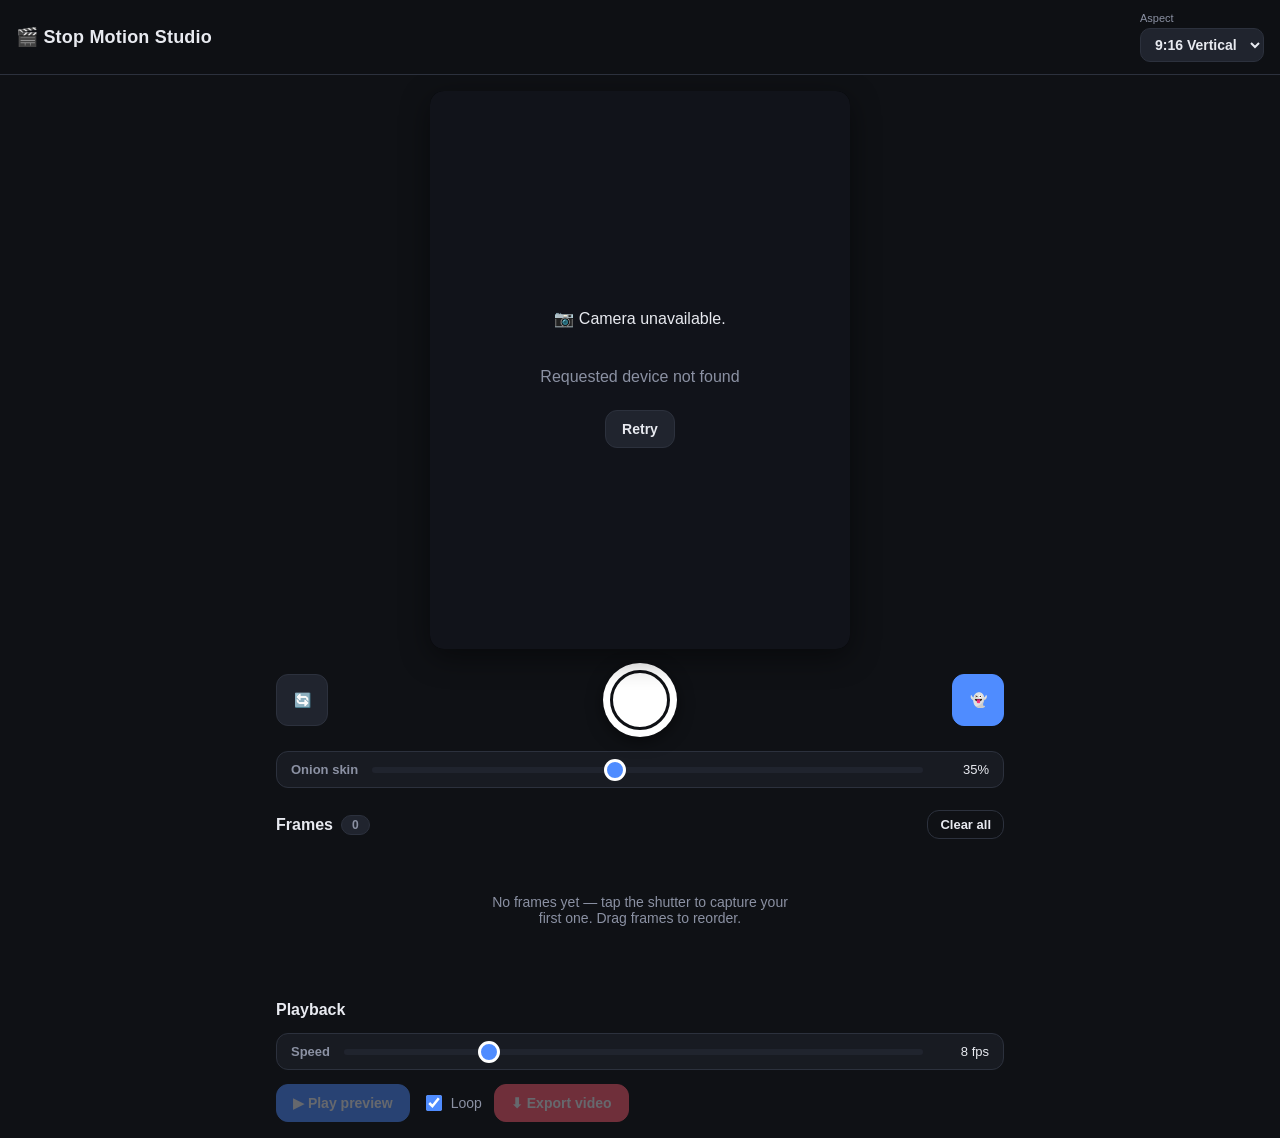
==== index.html @ b92d35a6 "Add Stop Motion Studio web app A browser-based stop motion camera (no build step, vanilla JS modules" ====
<!DOCTYPE html>
<html lang="en">
<head>
  <meta charset="UTF-8" />
  <meta name="viewport" content="width=device-width, initial-scale=1, viewport-fit=cover, maximum-scale=1, user-scalable=no" />
  <meta name="theme-color" content="#0f1115" />
  <title>Stop Motion Studio</title>
  <link rel="stylesheet" href="styles.css" />
</head>
<body>
  <header class="topbar">
    <h1 class="brand">🎬 Stop&nbsp;Motion&nbsp;Studio</h1>
    <div class="topbar-controls">
      <label class="field">
        <span>Aspect</span>
        <select id="aspectSelect" title="Aspect ratio">
          <option value="1:1">1:1 Square</option>
          <option value="4:5">4:5 Portrait</option>
          <option value="9:16" selected>9:16 Vertical</option>
          <option value="16:9">16:9 Wide</option>
          <option value="4:3">4:3 Classic</option>
          <option value="3:4">3:4 Tall</option>
        </select>
      </label>
    </div>
  </header>

  <main>
    <!-- CAMERA -->
    <section class="camera-section">
      <div id="stage" class="stage">
        <video id="video" playsinline autoplay muted></video>
        <img id="onion" class="onion" alt="" />
        <div id="cameraError" class="camera-error hidden">
          <p>📷 Camera unavailable.</p>
          <p class="muted" id="cameraErrorMsg"></p>
          <button id="retryCamera" class="btn">Retry</button>
        </div>
        <div id="flash" class="flash"></div>
      </div>

      <div class="camera-tools">
        <button id="flipBtn" class="btn icon-btn" title="Switch camera">🔄</button>

        <button id="captureBtn" class="capture-btn" title="Capture frame (Space)">
          <span class="capture-ring"></span>
        </button>

        <button id="onionToggle" class="btn icon-btn active" title="Toggle onion skin">👻</button>
      </div>

      <div class="onion-row">
        <label class="slider-label" for="onionOpacity">Onion skin</label>
        <input type="range" id="onionOpacity" min="0" max="80" value="35" />
        <span id="onionVal" class="slider-val">35%</span>
      </div>
    </section>

    <!-- FILMSTRIP -->
    <section class="filmstrip-section">
      <div class="section-head">
        <h2>Frames <span id="frameCount" class="pill">0</span></h2>
        <button id="clearAll" class="btn btn-ghost small">Clear all</button>
      </div>
      <div id="filmstrip" class="filmstrip">
        <p id="emptyHint" class="empty-hint">No frames yet — tap the shutter to capture your first one. Drag frames to reorder.</p>
      </div>
    </section>

    <!-- PLAYBACK / SPEED -->
    <section class="playback-section">
      <div class="section-head">
        <h2>Playback</h2>
      </div>
      <div class="speed-row">
        <label class="slider-label" for="fps">Speed</label>
        <input type="range" id="fps" min="1" max="30" value="8" />
        <span id="fpsVal" class="slider-val">8 fps</span>
      </div>
      <div class="playback-controls">
        <button id="playBtn" class="btn btn-primary">▶ Play preview</button>
        <label class="checkbox">
          <input type="checkbox" id="loopChk" checked /> Loop
        </label>
        <button id="exportBtn" class="btn btn-accent">⬇ Export video</button>
      </div>
    </section>
  </main>

  <!-- PLAYBACK MODAL -->
  <div id="playerModal" class="modal hidden">
    <div class="modal-card">
      <div class="modal-head">
        <h3>Preview</h3>
        <button class="btn btn-ghost close-btn" data-close="playerModal">✕</button>
      </div>
      <canvas id="playerCanvas" class="player-canvas"></canvas>
      <div class="modal-actions">
        <button id="playerToggle" class="btn btn-primary">⏸ Pause</button>
      </div>
    </div>
  </div>

  <!-- EDITOR MODAL -->
  <div id="editorModal" class="modal hidden">
    <div class="modal-card editor-card">
      <div class="modal-head">
        <h3>Edit frame</h3>
        <button class="btn btn-ghost close-btn" data-close="editorModal">✕</button>
      </div>
      <div id="editorStage" class="editor-stage">
        <canvas id="editorCanvas" class="editor-canvas"></canvas>
        <div id="cropBox" class="crop-box">
          <span class="handle nw" data-h="nw"></span>
          <span class="handle ne" data-h="ne"></span>
          <span class="handle sw" data-h="sw"></span>
          <span class="handle se" data-h="se"></span>
        </div>
      </div>
      <div class="editor-tools">
        <button id="rotLeft" class="btn">⟲ Rotate</button>
        <button id="rotRight" class="btn">⟳ Rotate</button>
        <button id="cropReset" class="btn btn-ghost">Reset crop</button>
      </div>
      <div class="modal-actions">
        <button id="editorCancel" class="btn btn-ghost" data-close="editorModal">Cancel</button>
        <button id="editorApply" class="btn btn-primary">Apply</button>
      </div>
    </div>
  </div>

  <!-- EXPORT PROGRESS -->
  <div id="exportModal" class="modal hidden">
    <div class="modal-card">
      <div class="modal-head">
        <h3>Exporting video</h3>
        <button class="btn btn-ghost close-btn" data-close="exportModal">✕</button>
      </div>
      <div class="export-body">
        <div class="progress"><div id="exportBar" class="progress-bar"></div></div>
        <p id="exportStatus" class="muted">Preparing…</p>
        <div id="exportResult" class="hidden">
          <video id="resultVideo" class="result-video" controls playsinline></video>
          <a id="downloadLink" class="btn btn-accent" download>⬇ Download video</a>
        </div>
      </div>
    </div>
  </div>

  <div id="toast" class="toast hidden"></div>

  <script type="module" src="js/app.js"></script>
</body>
</html>
---- styles.css ----
:root {
  --bg: #0f1115;
  --panel: #181b22;
  --panel-2: #20242e;
  --line: #2c313d;
  --text: #e8eaf0;
  --muted: #8b91a3;
  --primary: #4f8cff;
  --accent: #ff5d73;
  --accent-2: #ffb454;
  --radius: 14px;
  --shadow: 0 8px 30px rgba(0,0,0,.45);
}

* { box-sizing: border-box; -webkit-tap-highlight-color: transparent; }

html, body {
  margin: 0;
  background: var(--bg);
  color: var(--text);
  font-family: -apple-system, BlinkMacSystemFont, "Segoe UI", Roboto, Helvetica, Arial, sans-serif;
  overscroll-behavior: none;
}

body { padding-bottom: env(safe-area-inset-bottom); }

h1, h2, h3 { margin: 0; font-weight: 700; }

.muted { color: var(--muted); }
.hidden { display: none !important; }

/* ---------- Top bar ---------- */
.topbar {
  position: sticky;
  top: 0;
  z-index: 20;
  display: flex;
  align-items: center;
  justify-content: space-between;
  gap: 12px;
  padding: 12px 16px;
  padding-top: calc(12px + env(safe-area-inset-top));
  background: rgba(15,17,21,.85);
  backdrop-filter: blur(10px);
  border-bottom: 1px solid var(--line);
}
.brand { font-size: 18px; letter-spacing: .2px; }
.topbar-controls { display: flex; gap: 10px; }

.field { display: flex; flex-direction: column; gap: 4px; font-size: 11px; color: var(--muted); }
.field select {
  background: var(--panel-2);
  color: var(--text);
  border: 1px solid var(--line);
  border-radius: 10px;
  padding: 7px 10px;
  font-size: 14px;
  font-weight: 600;
}

main {
  max-width: 760px;
  margin: 0 auto;
  padding: 16px;
  display: flex;
  flex-direction: column;
  gap: 22px;
}

/* ---------- Camera ---------- */
.stage {
  position: relative;
  width: 100%;
  margin: 0 auto;
  background: #000;
  border-radius: var(--radius);
  overflow: hidden;
  box-shadow: var(--shadow);
  /* aspect ratio set via JS as --ar */
  aspect-ratio: var(--ar, 9 / 16);
  max-height: 62vh;
}
.stage video,
.onion {
  position: absolute;
  inset: 0;
  width: 100%;
  height: 100%;
  object-fit: cover;
}
.onion { pointer-events: none; opacity: 0; transition: opacity .1s linear; }

.camera-error {
  position: absolute;
  inset: 0;
  display: flex;
  flex-direction: column;
  align-items: center;
  justify-content: center;
  gap: 8px;
  text-align: center;
  padding: 20px;
  background: #11131a;
}

.flash {
  position: absolute;
  inset: 0;
  background: #fff;
  opacity: 0;
  pointer-events: none;
}
.flash.fire { animation: flash .28s ease-out; }
@keyframes flash { 0% { opacity: .9; } 100% { opacity: 0; } }

.camera-tools {
  display: grid;
  grid-template-columns: 1fr auto 1fr;
  align-items: center;
  justify-items: center;
  margin-top: 14px;
}
.camera-tools .icon-btn:first-child { justify-self: start; }
.camera-tools .icon-btn:last-child { justify-self: end; }

.capture-btn {
  width: 74px; height: 74px;
  border-radius: 50%;
  border: none;
  background: #fff;
  padding: 0;
  cursor: pointer;
  display: grid;
  place-items: center;
  box-shadow: 0 4px 16px rgba(0,0,0,.5);
  transition: transform .08s ease;
}
.capture-btn:active { transform: scale(.92); }
.capture-ring {
  width: 60px; height: 60px;
  border-radius: 50%;
  border: 3px solid #0f1115;
  display: block;
}

.icon-btn {
  width: 52px; height: 52px;
  border-radius: 50%;
  font-size: 20px;
  display: grid;
  place-items: center;
  padding: 0;
}
.icon-btn.active { background: var(--primary); border-color: var(--primary); }

.onion-row, .speed-row {
  display: grid;
  grid-template-columns: auto 1fr auto;
  align-items: center;
  gap: 12px;
  margin-top: 14px;
  background: var(--panel);
  border: 1px solid var(--line);
  border-radius: 12px;
  padding: 10px 14px;
}
.slider-label { font-size: 13px; color: var(--muted); font-weight: 600; }
.slider-val { font-size: 13px; font-variant-numeric: tabular-nums; min-width: 52px; text-align: right; }

input[type="range"] {
  -webkit-appearance: none;
  appearance: none;
  height: 6px;
  border-radius: 6px;
  background: var(--panel-2);
  outline: none;
}
input[type="range"]::-webkit-slider-thumb {
  -webkit-appearance: none;
  width: 22px; height: 22px;
  border-radius: 50%;
  background: var(--primary);
  border: 3px solid #fff;
  cursor: pointer;
}
input[type="range"]::-moz-range-thumb {
  width: 18px; height: 18px;
  border-radius: 50%;
  background: var(--primary);
  border: 3px solid #fff;
  cursor: pointer;
}

/* ---------- Buttons ---------- */
.btn {
  background: var(--panel-2);
  color: var(--text);
  border: 1px solid var(--line);
  border-radius: 12px;
  padding: 10px 16px;
  font-size: 14px;
  font-weight: 600;
  cursor: pointer;
  transition: background .15s ease, transform .08s ease, opacity .15s;
}
.btn:hover { background: #2a2f3b; }
.btn:active { transform: scale(.97); }
.btn:disabled { opacity: .4; cursor: not-allowed; }
.btn-primary { background: var(--primary); border-color: var(--primary); }
.btn-primary:hover { background: #3f7bff; }
.btn-accent { background: var(--accent); border-color: var(--accent); }
.btn-accent:hover { background: #ff4862; }
.btn-ghost { background: transparent; }
.btn.small { padding: 6px 12px; font-size: 13px; }

/* ---------- Sections ---------- */
.section-head {
  display: flex;
  align-items: center;
  justify-content: space-between;
  margin-bottom: 10px;
}
.section-head h2 { font-size: 16px; display: flex; align-items: center; gap: 8px; }
.pill {
  background: var(--panel-2);
  border: 1px solid var(--line);
  border-radius: 999px;
  padding: 2px 10px;
  font-size: 12px;
  font-weight: 700;
  color: var(--muted);
}

/* ---------- Filmstrip ---------- */
.filmstrip {
  display: flex;
  gap: 10px;
  overflow-x: auto;
  padding: 4px 2px 12px;
  min-height: 130px;
  scroll-snap-type: x proximity;
}
.empty-hint { color: var(--muted); font-size: 14px; margin: auto; text-align: center; max-width: 320px; }

.frame {
  position: relative;
  flex: 0 0 auto;
  width: 92px;
  border-radius: 10px;
  overflow: hidden;
  background: #000;
  border: 2px solid var(--line);
  scroll-snap-align: start;
  touch-action: pan-y;
  user-select: none;
}
.frame.dragging { opacity: .35; }
.frame.drop-target { border-color: var(--primary); }
.frame img { display: block; width: 100%; aspect-ratio: var(--ar, 9/16); object-fit: cover; }
.frame .index {
  position: absolute; top: 4px; left: 4px;
  background: rgba(0,0,0,.65);
  font-size: 11px; font-weight: 700;
  padding: 1px 7px; border-radius: 999px;
}
.frame-actions {
  display: flex; justify-content: space-around;
  background: var(--panel);
  padding: 4px 2px;
}
.frame-actions button {
  background: none; border: none; color: var(--text);
  font-size: 15px; cursor: pointer; padding: 3px 5px; border-radius: 6px; line-height: 1;
}
.frame-actions button:hover { background: var(--panel-2); }

/* ---------- Playback ---------- */
.playback-controls {
  display: flex;
  align-items: center;
  gap: 12px;
  flex-wrap: wrap;
  margin-top: 14px;
}
.checkbox { display: flex; align-items: center; gap: 6px; font-size: 14px; color: var(--muted); }
.checkbox input { width: 16px; height: 16px; accent-color: var(--primary); }

/* ---------- Modals ---------- */
.modal {
  position: fixed; inset: 0; z-index: 50;
  display: flex; align-items: center; justify-content: center;
  background: rgba(0,0,0,.7);
  backdrop-filter: blur(4px);
  padding: 16px;
}
.modal-card {
  background: var(--panel);
  border: 1px solid var(--line);
  border-radius: var(--radius);
  width: 100%;
  max-width: 520px;
  box-shadow: var(--shadow);
  display: flex;
  flex-direction: column;
  max-height: 92vh;
  overflow: hidden;
}
.modal-head {
  display: flex; align-items: center; justify-content: space-between;
  padding: 14px 16px;
  border-bottom: 1px solid var(--line);
}
.modal-head h3 { font-size: 16px; }
.close-btn { font-size: 16px; padding: 6px 10px; }
.modal-actions {
  display: flex; justify-content: flex-end; gap: 10px;
  padding: 14px 16px;
  border-top: 1px solid var(--line);
}

.player-canvas {
  width: 100%;
  background: #000;
  display: block;
  max-height: 70vh;
  object-fit: contain;
}

/* ---------- Editor ---------- */
.editor-card { max-width: 560px; }
.editor-stage {
  position: relative;
  background: #000;
  display: flex;
  align-items: center;
  justify-content: center;
  overflow: hidden;
  touch-action: none;
}
.editor-canvas { display: block; max-width: 100%; max-height: 64vh; }
.crop-box {
  position: absolute;
  border: 2px solid #fff;
  box-shadow: 0 0 0 9999px rgba(0,0,0,.45);
  cursor: move;
  touch-action: none;
}
.handle {
  position: absolute;
  width: 26px; height: 26px;
  background: var(--primary);
  border: 2px solid #fff;
  border-radius: 50%;
  touch-action: none;
}
.handle.nw { top: -13px; left: -13px; cursor: nwse-resize; }
.handle.ne { top: -13px; right: -13px; cursor: nesw-resize; }
.handle.sw { bottom: -13px; left: -13px; cursor: nesw-resize; }
.handle.se { bottom: -13px; right: -13px; cursor: nwse-resize; }
.editor-tools {
  display: flex; gap: 10px; flex-wrap: wrap;
  padding: 14px 16px 4px;
  justify-content: center;
}

/* ---------- Export ---------- */
.export-body { padding: 18px 16px; display: flex; flex-direction: column; gap: 14px; }
.progress {
  height: 10px;
  background: var(--panel-2);
  border-radius: 999px;
  overflow: hidden;
}
.progress-bar {
  height: 100%;
  width: 0;
  background: linear-gradient(90deg, var(--primary), var(--accent));
  transition: width .15s ease;
}
.result-video { width: 100%; border-radius: 10px; background: #000; margin-bottom: 12px; }
#exportResult { display: flex; flex-direction: column; }

/* ---------- Toast ---------- */
.toast {
  position: fixed;
  left: 50%;
  bottom: calc(24px + env(safe-area-inset-bottom));
  transform: translateX(-50%);
  background: var(--panel-2);
  border: 1px solid var(--line);
  color: var(--text);
  padding: 12px 18px;
  border-radius: 12px;
  font-size: 14px;
  z-index: 100;
  box-shadow: var(--shadow);
  animation: toastIn .2s ease;
}
@keyframes toastIn { from { opacity: 0; transform: translate(-50%, 10px); } to { opacity: 1; transform: translate(-50%, 0); } }

@media (min-width: 600px) {
  .stage { max-width: 420px; }
}
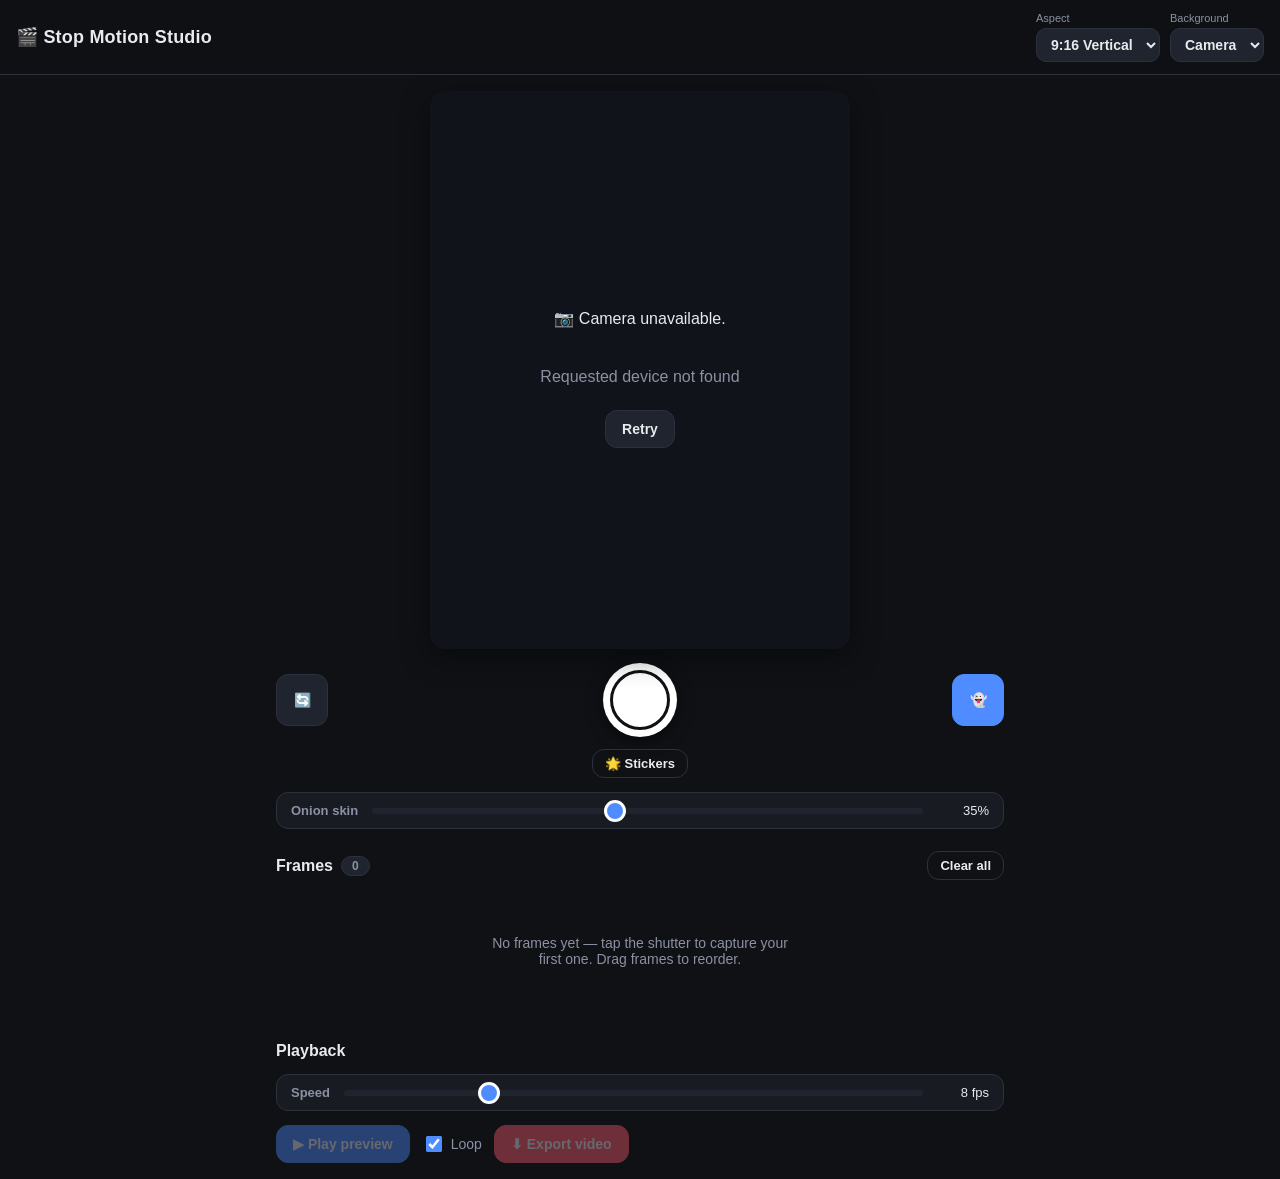
==== commit a60ecaa3: "Add sticker overlays and plain white/black backgrounds Adds a Background picker (Camera / White / Bl" ====
--- a/index.html
+++ b/index.html
@@ -22,15 +22,25 @@
           <option value="3:4">3:4 Tall</option>
         </select>
       </label>
+      <label class="field">
+        <span>Background</span>
+        <select id="bgSelect" title="Background">
+          <option value="camera" selected>Camera</option>
+          <option value="white">White</option>
+          <option value="black">Black</option>
+        </select>
+      </label>
     </div>
   </header>
 
   <main>
     <!-- CAMERA -->
     <section class="camera-section">
-      <div id="stage" class="stage">
+      <div id="stage" class="stage bg-camera">
+        <div id="backdrop" class="backdrop"></div>
         <video id="video" playsinline autoplay muted></video>
         <img id="onion" class="onion" alt="" />
+        <div id="stickerLayer" class="sticker-layer"></div>
         <div id="cameraError" class="camera-error hidden">
           <p>📷 Camera unavailable.</p>
           <p class="muted" id="cameraErrorMsg"></p>
@@ -48,6 +58,12 @@
 
         <button id="onionToggle" class="btn icon-btn active" title="Toggle onion skin">👻</button>
       </div>
+
+      <div class="sticker-bar">
+        <button id="stickerBtn" class="btn btn-ghost small" title="Add a sticker">🌟 Stickers</button>
+        <button id="clearStickersBtn" class="btn btn-ghost small hidden" title="Remove all stickers">Clear stickers</button>
+      </div>
+      <div id="stickerTray" class="sticker-tray hidden"></div>
 
       <div class="onion-row">
         <label class="slider-label" for="onionOpacity">Onion skin</label>
--- a/styles.css
+++ b/styles.css
@@ -398,6 +398,100 @@
 }
 @keyframes toastIn { from { opacity: 0; transform: translate(-50%, 10px); } to { opacity: 1; transform: translate(-50%, 0); } }
 
+/* ---------- Background modes ---------- */
+.backdrop {
+  position: absolute;
+  inset: 0;
+  background: transparent;
+}
+.stage.bg-white .backdrop { background: #fff; }
+.stage.bg-black .backdrop { background: #000; }
+/* Hide the live feed when a plain backdrop is selected. */
+.stage.bg-white video,
+.stage.bg-black video { visibility: hidden; }
+
+/* ---------- Stickers ---------- */
+.sticker-layer {
+  position: absolute;
+  inset: 0;
+  z-index: 5;
+  pointer-events: none;
+  overflow: hidden;
+}
+.sticker {
+  position: absolute;
+  pointer-events: auto;
+  touch-action: none;
+  user-select: none;
+  line-height: 1;
+}
+.sticker-emoji {
+  display: block;
+  line-height: 1;
+  cursor: grab;
+  touch-action: none;
+  user-select: none;
+  -webkit-user-select: none;
+  text-shadow: 0 1px 3px rgba(0, 0, 0, .35);
+}
+.sticker.selected { outline: 2px dashed rgba(79, 140, 255, .9); outline-offset: 4px; }
+
+.sticker-del,
+.sticker-handle {
+  position: absolute;
+  width: 24px; height: 24px;
+  display: none;
+  align-items: center;
+  justify-content: center;
+  border-radius: 50%;
+  border: 2px solid #fff;
+  font-size: 13px;
+  line-height: 1;
+  cursor: pointer;
+  touch-action: none;
+  box-shadow: 0 2px 6px rgba(0, 0, 0, .5);
+  padding: 0;
+}
+.sticker.selected .sticker-del,
+.sticker.selected .sticker-handle { display: flex; }
+
+.sticker-del { top: -12px; right: -12px; background: var(--accent); color: #fff; }
+.sticker-handle.rotate { top: -12px; left: -12px; background: var(--primary); color: #fff; cursor: grab; }
+.sticker-handle.resize { bottom: -12px; right: -12px; background: var(--accent-2); color: #1b1b1b; cursor: nwse-resize; }
+
+/* ---------- Sticker bar + tray ---------- */
+.sticker-bar {
+  display: flex;
+  justify-content: center;
+  gap: 10px;
+  margin-top: 12px;
+}
+.sticker-tray {
+  display: flex;
+  flex-wrap: wrap;
+  gap: 6px;
+  justify-content: center;
+  margin-top: 10px;
+  padding: 10px;
+  background: var(--panel);
+  border: 1px solid var(--line);
+  border-radius: 12px;
+}
+.sticker-pick {
+  width: 44px; height: 44px;
+  font-size: 24px;
+  line-height: 1;
+  background: var(--panel-2);
+  border: 1px solid var(--line);
+  border-radius: 10px;
+  cursor: pointer;
+  display: grid;
+  place-items: center;
+  transition: transform .08s ease, background .15s;
+}
+.sticker-pick:hover { background: #2a2f3b; }
+.sticker-pick:active { transform: scale(.9); }
+
 @media (min-width: 600px) {
   .stage { max-width: 420px; }
 }
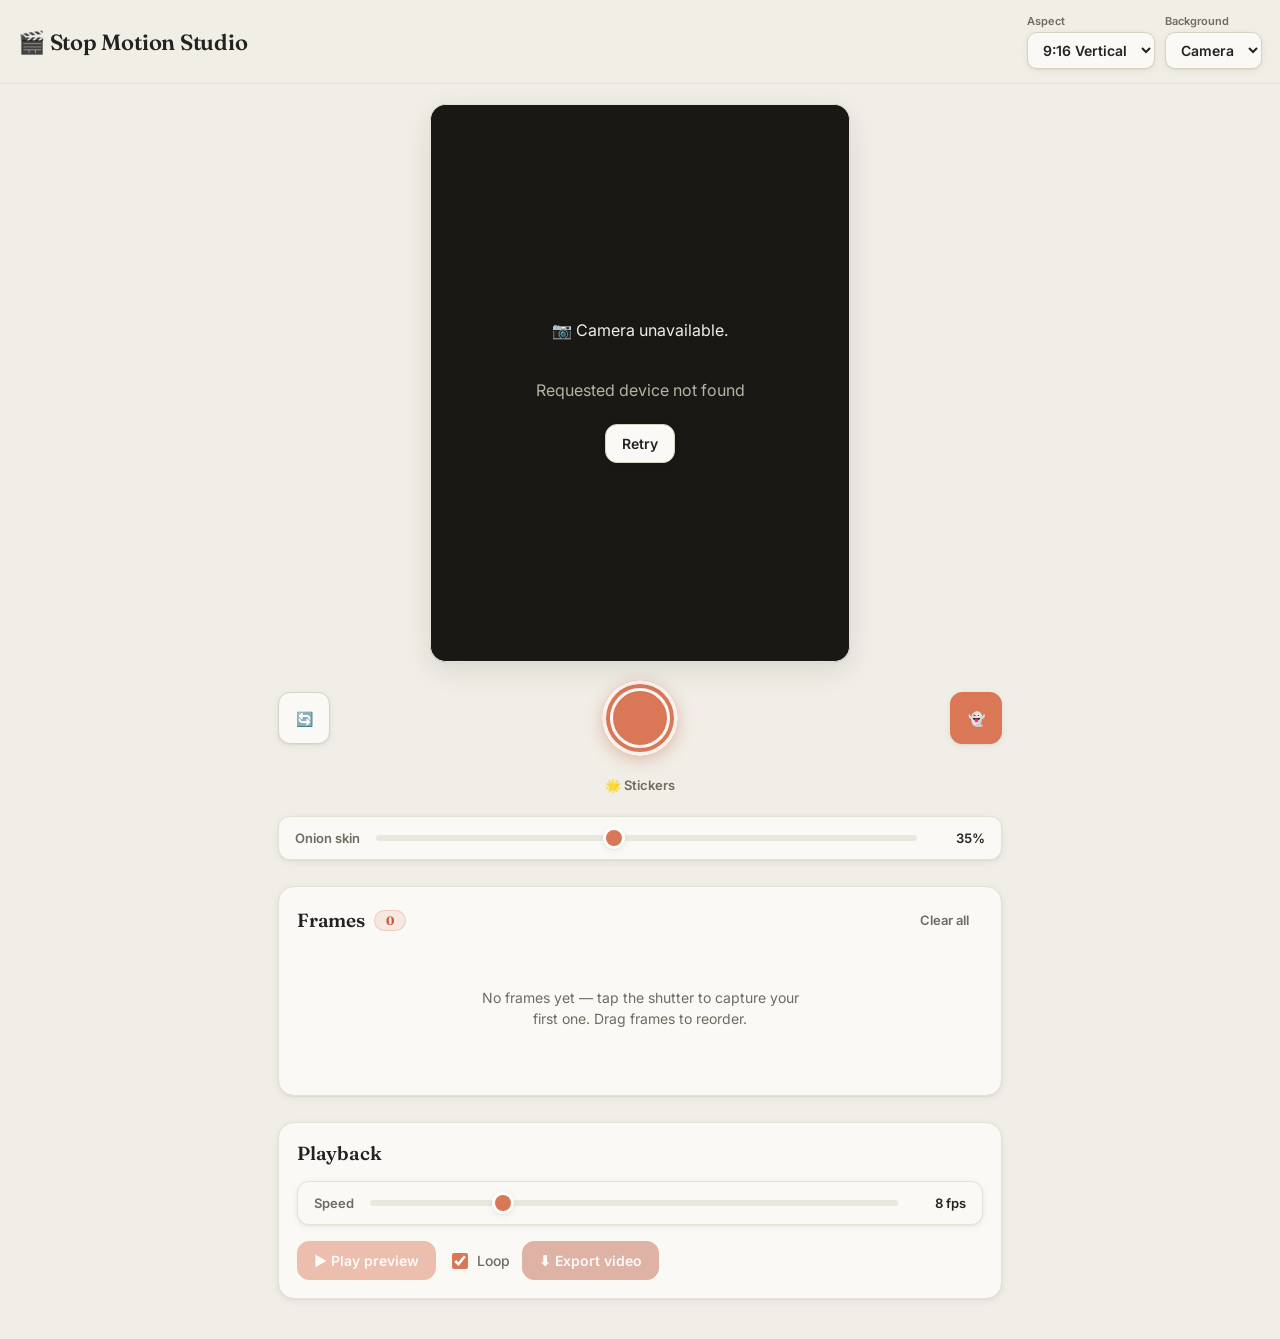
==== commit ad96ff19: "Rework UI with Claude design language Reskin the interface to Anthropic's design system: warm 'bone'" ====
--- a/index.html
+++ b/index.html
@@ -3,8 +3,11 @@
 <head>
   <meta charset="UTF-8" />
   <meta name="viewport" content="width=device-width, initial-scale=1, viewport-fit=cover, maximum-scale=1, user-scalable=no" />
-  <meta name="theme-color" content="#0f1115" />
+  <meta name="theme-color" content="#F0EEE6" />
   <title>Stop Motion Studio</title>
+  <link rel="preconnect" href="https://fonts.googleapis.com" />
+  <link rel="preconnect" href="https://fonts.gstatic.com" crossorigin />
+  <link href="https://fonts.googleapis.com/css2?family=Fraunces:opsz,wght@9..144,400;9..144,500;9..144,600;9..144,700&family=Inter:wght@400;500;600;700&display=swap" rel="stylesheet" />
   <link rel="stylesheet" href="styles.css" />
 </head>
 <body>
--- a/styles.css
+++ b/styles.css
@@ -1,15 +1,36 @@
+/* ============================================================
+   Stop Motion Studio — Claude design system
+   Warm "bone" paper background, clay-orange accent,
+   Fraunces serif display + Inter sans body.
+   ============================================================ */
 :root {
-  --bg: #0f1115;
-  --panel: #181b22;
-  --panel-2: #20242e;
-  --line: #2c313d;
-  --text: #e8eaf0;
-  --muted: #8b91a3;
-  --primary: #4f8cff;
-  --accent: #ff5d73;
-  --accent-2: #ffb454;
-  --radius: 14px;
-  --shadow: 0 8px 30px rgba(0,0,0,.45);
+  /* Surfaces */
+  --bg: #F0EEE6;          /* Anthropic "bone" / cream */
+  --panel: #FAF9F5;       /* card surface */
+  --panel-2: #F2F0E9;     /* recessed / input surface */
+  --panel-3: #EAE7DC;     /* hover / track */
+  --line: #E4E1D5;        /* warm hairline border */
+  --line-strong: #D6D2C4;
+
+  /* Ink */
+  --text: #232220;        /* warm near-black */
+  --muted: #6F6B61;       /* warm gray */
+  --faint: #9A958A;
+
+  /* Brand */
+  --primary: #D97757;     /* Claude clay / terracotta */
+  --primary-ink: #C25B3B; /* darker clay for hover */
+  --accent: #BD5D45;      /* deep rust */
+  --accent-2: #E0A33A;    /* warm ochre */
+  --on-primary: #FFFFFF;
+
+  --radius: 16px;
+  --radius-sm: 12px;
+  --shadow: 0 1px 2px rgba(40,33,22,.05), 0 8px 28px rgba(40,33,22,.10);
+  --shadow-sm: 0 1px 2px rgba(40,33,22,.06), 0 2px 8px rgba(40,33,22,.06);
+
+  --sans: "Inter", -apple-system, BlinkMacSystemFont, "Segoe UI", Roboto, Helvetica, Arial, sans-serif;
+  --serif: "Fraunces", Georgia, "Times New Roman", serif;
 }
 
 * { box-sizing: border-box; -webkit-tap-highlight-color: transparent; }
@@ -18,13 +39,15 @@
   margin: 0;
   background: var(--bg);
   color: var(--text);
-  font-family: -apple-system, BlinkMacSystemFont, "Segoe UI", Roboto, Helvetica, Arial, sans-serif;
+  font-family: var(--sans);
+  -webkit-font-smoothing: antialiased;
+  text-rendering: optimizeLegibility;
   overscroll-behavior: none;
 }
 
 body { padding-bottom: env(safe-area-inset-bottom); }
 
-h1, h2, h3 { margin: 0; font-weight: 700; }
+h1, h2, h3 { margin: 0; font-weight: 600; }
 
 .muted { color: var(--muted); }
 .hidden { display: none !important; }
@@ -38,33 +61,44 @@
   align-items: center;
   justify-content: space-between;
   gap: 12px;
-  padding: 12px 16px;
-  padding-top: calc(12px + env(safe-area-inset-top));
-  background: rgba(15,17,21,.85);
-  backdrop-filter: blur(10px);
+  padding: 14px 18px;
+  padding-top: calc(14px + env(safe-area-inset-top));
+  background: rgba(240,238,230,.82);
+  backdrop-filter: saturate(140%) blur(12px);
+  -webkit-backdrop-filter: saturate(140%) blur(12px);
   border-bottom: 1px solid var(--line);
 }
-.brand { font-size: 18px; letter-spacing: .2px; }
+.brand {
+  font-family: var(--serif);
+  font-size: 22px;
+  font-weight: 600;
+  letter-spacing: -.01em;
+  color: var(--text);
+}
 .topbar-controls { display: flex; gap: 10px; }
 
-.field { display: flex; flex-direction: column; gap: 4px; font-size: 11px; color: var(--muted); }
+.field { display: flex; flex-direction: column; gap: 4px; font-size: 11px; font-weight: 600; color: var(--muted); }
 .field select {
-  background: var(--panel-2);
+  background: var(--panel);
   color: var(--text);
-  border: 1px solid var(--line);
+  border: 1px solid var(--line-strong);
   border-radius: 10px;
-  padding: 7px 10px;
+  padding: 8px 11px;
   font-size: 14px;
   font-weight: 600;
-}
+  font-family: var(--sans);
+  box-shadow: var(--shadow-sm);
+  transition: border-color .15s ease, box-shadow .15s ease;
+}
+.field select:focus { outline: none; border-color: var(--primary); box-shadow: 0 0 0 3px rgba(217,119,87,.18); }
 
 main {
   max-width: 760px;
   margin: 0 auto;
-  padding: 16px;
+  padding: 20px 18px 40px;
   display: flex;
   flex-direction: column;
-  gap: 22px;
+  gap: 26px;
 }
 
 /* ---------- Camera ---------- */
@@ -72,11 +106,11 @@
   position: relative;
   width: 100%;
   margin: 0 auto;
-  background: #000;
+  background: #111;
   border-radius: var(--radius);
   overflow: hidden;
   box-shadow: var(--shadow);
-  /* aspect ratio set via JS as --ar */
+  border: 1px solid var(--line);
   aspect-ratio: var(--ar, 9 / 16);
   max-height: 62vh;
 }
@@ -100,8 +134,10 @@
   gap: 8px;
   text-align: center;
   padding: 20px;
-  background: #11131a;
-}
+  background: #1a1814;
+  color: #f0eee6;
+}
+.camera-error .muted { color: #b8b2a4; }
 
 .flash {
   position: absolute;
@@ -118,28 +154,29 @@
   grid-template-columns: 1fr auto 1fr;
   align-items: center;
   justify-items: center;
-  margin-top: 14px;
+  margin-top: 18px;
 }
 .camera-tools .icon-btn:first-child { justify-self: start; }
 .camera-tools .icon-btn:last-child { justify-self: end; }
 
 .capture-btn {
-  width: 74px; height: 74px;
+  width: 76px; height: 76px;
   border-radius: 50%;
   border: none;
-  background: #fff;
+  background: var(--primary);
   padding: 0;
   cursor: pointer;
   display: grid;
   place-items: center;
-  box-shadow: 0 4px 16px rgba(0,0,0,.5);
-  transition: transform .08s ease;
-}
+  box-shadow: 0 4px 16px rgba(189,93,69,.35), inset 0 0 0 4px rgba(255,255,255,.9);
+  transition: transform .08s ease, background .15s ease;
+}
+.capture-btn:hover { background: var(--primary-ink); }
 .capture-btn:active { transform: scale(.92); }
 .capture-ring {
   width: 60px; height: 60px;
   border-radius: 50%;
-  border: 3px solid #0f1115;
+  border: 3px solid rgba(255,255,255,.95);
   display: block;
 }
 
@@ -151,28 +188,34 @@
   place-items: center;
   padding: 0;
 }
-.icon-btn.active { background: var(--primary); border-color: var(--primary); }
+.icon-btn.active {
+  background: var(--primary);
+  border-color: var(--primary);
+  color: var(--on-primary);
+  box-shadow: var(--shadow-sm);
+}
 
 .onion-row, .speed-row {
   display: grid;
   grid-template-columns: auto 1fr auto;
   align-items: center;
-  gap: 12px;
-  margin-top: 14px;
+  gap: 14px;
+  margin-top: 16px;
   background: var(--panel);
   border: 1px solid var(--line);
-  border-radius: 12px;
-  padding: 10px 14px;
+  border-radius: var(--radius-sm);
+  padding: 13px 16px;
+  box-shadow: var(--shadow-sm);
 }
 .slider-label { font-size: 13px; color: var(--muted); font-weight: 600; }
-.slider-val { font-size: 13px; font-variant-numeric: tabular-nums; min-width: 52px; text-align: right; }
+.slider-val { font-size: 13px; font-weight: 600; color: var(--text); font-variant-numeric: tabular-nums; min-width: 52px; text-align: right; }
 
 input[type="range"] {
   -webkit-appearance: none;
   appearance: none;
   height: 6px;
   border-radius: 6px;
-  background: var(--panel-2);
+  background: var(--panel-3);
   outline: none;
 }
 input[type="range"]::-webkit-slider-thumb {
@@ -181,6 +224,7 @@
   border-radius: 50%;
   background: var(--primary);
   border: 3px solid #fff;
+  box-shadow: var(--shadow-sm);
   cursor: pointer;
 }
 input[type="range"]::-moz-range-thumb {
@@ -188,47 +232,67 @@
   border-radius: 50%;
   background: var(--primary);
   border: 3px solid #fff;
+  box-shadow: var(--shadow-sm);
   cursor: pointer;
 }
 
 /* ---------- Buttons ---------- */
 .btn {
-  background: var(--panel-2);
+  background: var(--panel);
   color: var(--text);
-  border: 1px solid var(--line);
-  border-radius: 12px;
+  border: 1px solid var(--line-strong);
+  border-radius: var(--radius-sm);
   padding: 10px 16px;
   font-size: 14px;
   font-weight: 600;
+  font-family: var(--sans);
   cursor: pointer;
-  transition: background .15s ease, transform .08s ease, opacity .15s;
-}
-.btn:hover { background: #2a2f3b; }
+  box-shadow: var(--shadow-sm);
+  transition: background .15s ease, border-color .15s ease, transform .08s ease, opacity .15s;
+}
+.btn:hover { background: var(--panel-2); border-color: var(--line-strong); }
 .btn:active { transform: scale(.97); }
-.btn:disabled { opacity: .4; cursor: not-allowed; }
-.btn-primary { background: var(--primary); border-color: var(--primary); }
-.btn-primary:hover { background: #3f7bff; }
-.btn-accent { background: var(--accent); border-color: var(--accent); }
-.btn-accent:hover { background: #ff4862; }
-.btn-ghost { background: transparent; }
-.btn.small { padding: 6px 12px; font-size: 13px; }
+.btn:disabled { opacity: .45; cursor: not-allowed; box-shadow: none; }
+.btn-primary { background: var(--primary); border-color: var(--primary); color: var(--on-primary); }
+.btn-primary:hover { background: var(--primary-ink); border-color: var(--primary-ink); }
+.btn-accent { background: var(--accent); border-color: var(--accent); color: var(--on-primary); }
+.btn-accent:hover { background: #a84f3a; border-color: #a84f3a; }
+.btn-ghost { background: transparent; border-color: transparent; box-shadow: none; color: var(--muted); }
+.btn-ghost:hover { background: var(--panel-2); color: var(--text); }
+.btn.small { padding: 6px 13px; font-size: 13px; }
 
 /* ---------- Sections ---------- */
+.filmstrip-section, .playback-section {
+  background: var(--panel);
+  border: 1px solid var(--line);
+  border-radius: var(--radius);
+  padding: 18px;
+  box-shadow: var(--shadow-sm);
+}
 .section-head {
   display: flex;
   align-items: center;
   justify-content: space-between;
-  margin-bottom: 10px;
-}
-.section-head h2 { font-size: 16px; display: flex; align-items: center; gap: 8px; }
+  margin-bottom: 12px;
+}
+.section-head h2 {
+  font-family: var(--serif);
+  font-size: 19px;
+  font-weight: 600;
+  letter-spacing: -.01em;
+  display: flex;
+  align-items: center;
+  gap: 9px;
+}
 .pill {
-  background: var(--panel-2);
-  border: 1px solid var(--line);
+  background: rgba(217,119,87,.12);
+  border: 1px solid rgba(217,119,87,.28);
   border-radius: 999px;
-  padding: 2px 10px;
+  padding: 2px 11px;
   font-size: 12px;
   font-weight: 700;
-  color: var(--muted);
+  color: var(--primary-ink);
+  font-variant-numeric: tabular-nums;
 }
 
 /* ---------- Filmstrip ---------- */
@@ -240,39 +304,42 @@
   min-height: 130px;
   scroll-snap-type: x proximity;
 }
-.empty-hint { color: var(--muted); font-size: 14px; margin: auto; text-align: center; max-width: 320px; }
+.empty-hint { color: var(--muted); font-size: 14px; margin: auto; text-align: center; max-width: 320px; line-height: 1.5; }
 
 .frame {
   position: relative;
   flex: 0 0 auto;
   width: 92px;
-  border-radius: 10px;
+  border-radius: var(--radius-sm);
   overflow: hidden;
-  background: #000;
-  border: 2px solid var(--line);
+  background: #fff;
+  border: 1px solid var(--line-strong);
+  box-shadow: var(--shadow-sm);
   scroll-snap-align: start;
   touch-action: pan-y;
   user-select: none;
 }
 .frame.dragging { opacity: .35; }
-.frame.drop-target { border-color: var(--primary); }
-.frame img { display: block; width: 100%; aspect-ratio: var(--ar, 9/16); object-fit: cover; }
+.frame.drop-target { border-color: var(--primary); box-shadow: 0 0 0 2px rgba(217,119,87,.35); }
+.frame img { display: block; width: 100%; aspect-ratio: var(--ar, 9/16); object-fit: cover; background: #111; }
 .frame .index {
-  position: absolute; top: 4px; left: 4px;
-  background: rgba(0,0,0,.65);
+  position: absolute; top: 5px; left: 5px;
+  background: rgba(35,34,32,.72);
+  color: #fff;
   font-size: 11px; font-weight: 700;
   padding: 1px 7px; border-radius: 999px;
 }
 .frame-actions {
   display: flex; justify-content: space-around;
-  background: var(--panel);
+  background: var(--panel-2);
+  border-top: 1px solid var(--line);
   padding: 4px 2px;
 }
 .frame-actions button {
-  background: none; border: none; color: var(--text);
+  background: none; border: none; color: var(--muted);
   font-size: 15px; cursor: pointer; padding: 3px 5px; border-radius: 6px; line-height: 1;
 }
-.frame-actions button:hover { background: var(--panel-2); }
+.frame-actions button:hover { background: var(--panel-3); color: var(--text); }
 
 /* ---------- Playback ---------- */
 .playback-controls {
@@ -280,17 +347,18 @@
   align-items: center;
   gap: 12px;
   flex-wrap: wrap;
-  margin-top: 14px;
-}
-.checkbox { display: flex; align-items: center; gap: 6px; font-size: 14px; color: var(--muted); }
+  margin-top: 16px;
+}
+.checkbox { display: flex; align-items: center; gap: 6px; font-size: 14px; font-weight: 500; color: var(--muted); }
 .checkbox input { width: 16px; height: 16px; accent-color: var(--primary); }
 
 /* ---------- Modals ---------- */
 .modal {
   position: fixed; inset: 0; z-index: 50;
   display: flex; align-items: center; justify-content: center;
-  background: rgba(0,0,0,.7);
-  backdrop-filter: blur(4px);
+  background: rgba(35,34,32,.45);
+  backdrop-filter: blur(5px);
+  -webkit-backdrop-filter: blur(5px);
   padding: 16px;
 }
 .modal-card {
@@ -299,7 +367,7 @@
   border-radius: var(--radius);
   width: 100%;
   max-width: 520px;
-  box-shadow: var(--shadow);
+  box-shadow: 0 12px 48px rgba(40,33,22,.28);
   display: flex;
   flex-direction: column;
   max-height: 92vh;
@@ -307,20 +375,20 @@
 }
 .modal-head {
   display: flex; align-items: center; justify-content: space-between;
-  padding: 14px 16px;
+  padding: 16px 18px;
   border-bottom: 1px solid var(--line);
 }
-.modal-head h3 { font-size: 16px; }
+.modal-head h3 { font-family: var(--serif); font-size: 18px; font-weight: 600; }
 .close-btn { font-size: 16px; padding: 6px 10px; }
 .modal-actions {
   display: flex; justify-content: flex-end; gap: 10px;
-  padding: 14px 16px;
+  padding: 16px 18px;
   border-top: 1px solid var(--line);
 }
 
 .player-canvas {
   width: 100%;
-  background: #000;
+  background: #111;
   display: block;
   max-height: 70vh;
   object-fit: contain;
@@ -330,7 +398,7 @@
 .editor-card { max-width: 560px; }
 .editor-stage {
   position: relative;
-  background: #000;
+  background: #111;
   display: flex;
   align-items: center;
   justify-content: center;
@@ -341,7 +409,7 @@
 .crop-box {
   position: absolute;
   border: 2px solid #fff;
-  box-shadow: 0 0 0 9999px rgba(0,0,0,.45);
+  box-shadow: 0 0 0 9999px rgba(0,0,0,.5);
   cursor: move;
   touch-action: none;
 }
@@ -359,25 +427,25 @@
 .handle.se { bottom: -13px; right: -13px; cursor: nwse-resize; }
 .editor-tools {
   display: flex; gap: 10px; flex-wrap: wrap;
-  padding: 14px 16px 4px;
+  padding: 16px 18px 4px;
   justify-content: center;
 }
 
 /* ---------- Export ---------- */
-.export-body { padding: 18px 16px; display: flex; flex-direction: column; gap: 14px; }
+.export-body { padding: 20px 18px; display: flex; flex-direction: column; gap: 14px; }
 .progress {
   height: 10px;
-  background: var(--panel-2);
+  background: var(--panel-3);
   border-radius: 999px;
   overflow: hidden;
 }
 .progress-bar {
   height: 100%;
   width: 0;
-  background: linear-gradient(90deg, var(--primary), var(--accent));
+  background: linear-gradient(90deg, var(--accent-2), var(--primary));
   transition: width .15s ease;
 }
-.result-video { width: 100%; border-radius: 10px; background: #000; margin-bottom: 12px; }
+.result-video { width: 100%; border-radius: var(--radius-sm); background: #111; margin-bottom: 12px; }
 #exportResult { display: flex; flex-direction: column; }
 
 /* ---------- Toast ---------- */
@@ -386,12 +454,13 @@
   left: 50%;
   bottom: calc(24px + env(safe-area-inset-bottom));
   transform: translateX(-50%);
-  background: var(--panel-2);
-  border: 1px solid var(--line);
-  color: var(--text);
+  background: var(--text);
+  border: 1px solid rgba(255,255,255,.08);
+  color: #FAF9F5;
   padding: 12px 18px;
-  border-radius: 12px;
+  border-radius: var(--radius-sm);
   font-size: 14px;
+  font-weight: 500;
   z-index: 100;
   box-shadow: var(--shadow);
   animation: toastIn .2s ease;
@@ -434,7 +503,7 @@
   -webkit-user-select: none;
   text-shadow: 0 1px 3px rgba(0, 0, 0, .35);
 }
-.sticker.selected { outline: 2px dashed rgba(79, 140, 255, .9); outline-offset: 4px; }
+.sticker.selected { outline: 2px dashed rgba(217, 119, 87, .95); outline-offset: 4px; }
 
 .sticker-del,
 .sticker-handle {
@@ -449,7 +518,7 @@
   line-height: 1;
   cursor: pointer;
   touch-action: none;
-  box-shadow: 0 2px 6px rgba(0, 0, 0, .5);
+  box-shadow: 0 2px 6px rgba(0, 0, 0, .4);
   padding: 0;
 }
 .sticker.selected .sticker-del,
@@ -464,18 +533,19 @@
   display: flex;
   justify-content: center;
   gap: 10px;
-  margin-top: 12px;
+  margin-top: 14px;
 }
 .sticker-tray {
   display: flex;
   flex-wrap: wrap;
-  gap: 6px;
+  gap: 8px;
   justify-content: center;
   margin-top: 10px;
-  padding: 10px;
+  padding: 12px;
   background: var(--panel);
   border: 1px solid var(--line);
-  border-radius: 12px;
+  border-radius: var(--radius-sm);
+  box-shadow: var(--shadow-sm);
 }
 .sticker-pick {
   width: 44px; height: 44px;
@@ -487,9 +557,9 @@
   cursor: pointer;
   display: grid;
   place-items: center;
-  transition: transform .08s ease, background .15s;
-}
-.sticker-pick:hover { background: #2a2f3b; }
+  transition: transform .08s ease, background .15s, border-color .15s;
+}
+.sticker-pick:hover { background: var(--panel-3); border-color: var(--line-strong); }
 .sticker-pick:active { transform: scale(.9); }
 
 @media (min-width: 600px) {
